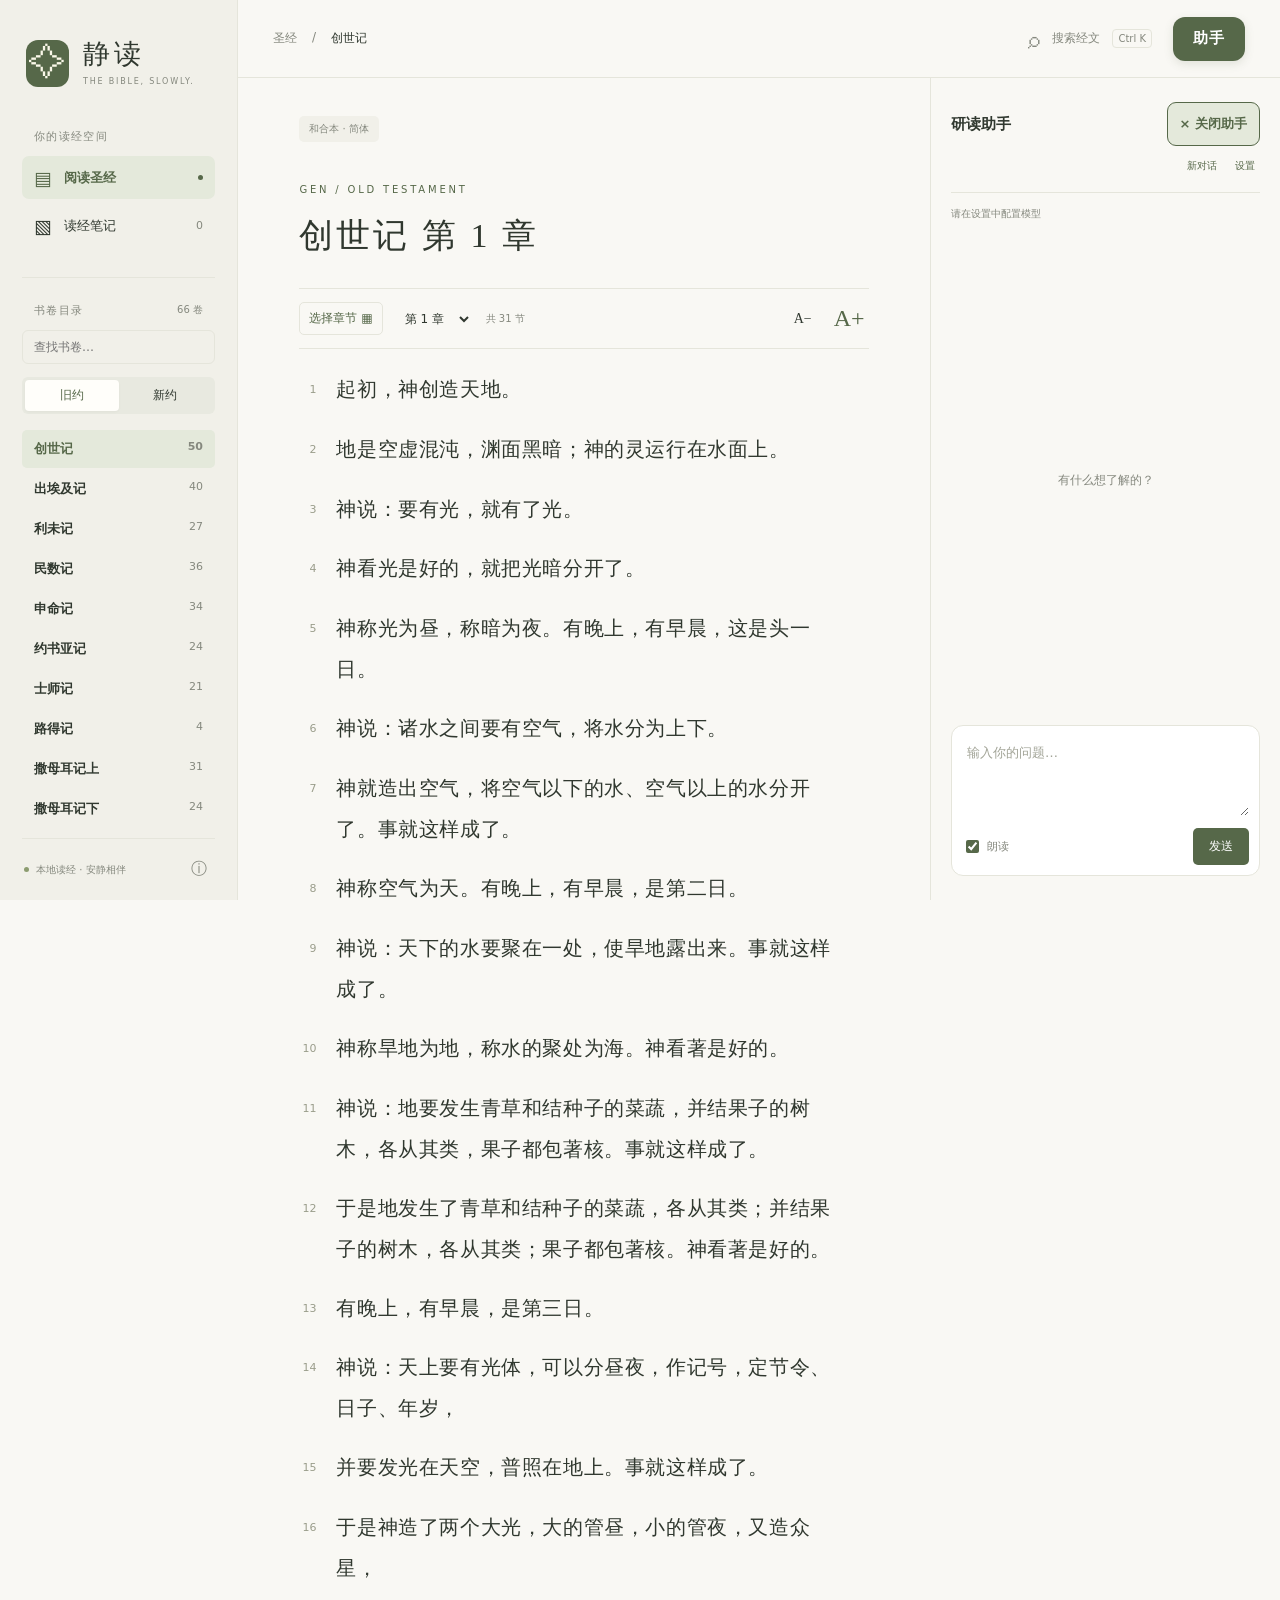
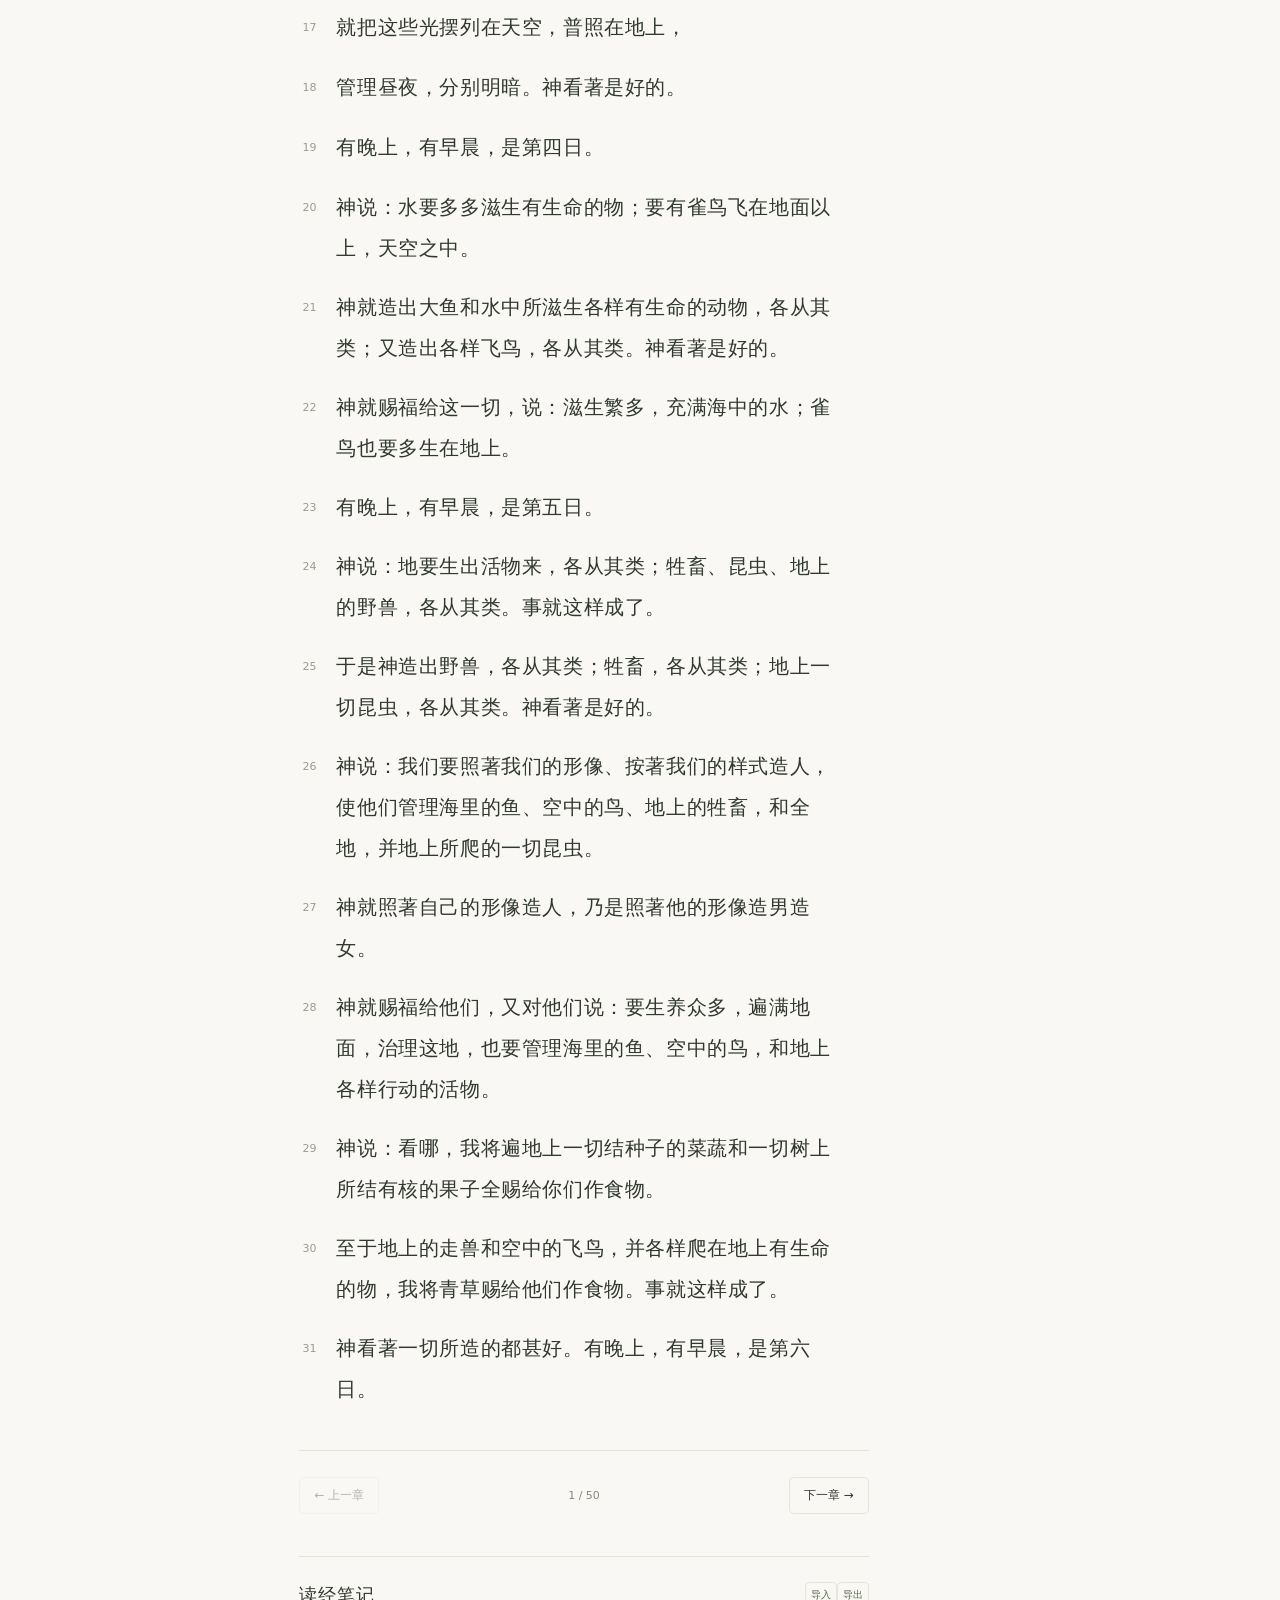
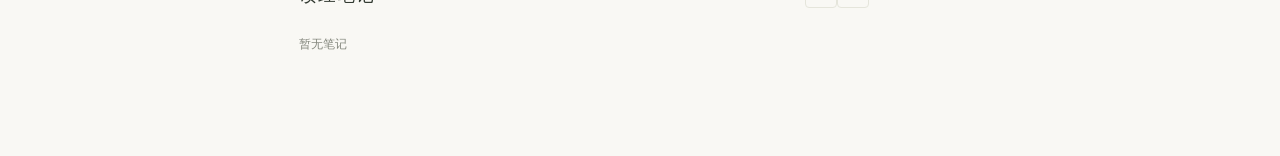
==== index.html @ 9c7442dc "Publish mobile Bible PWA with device API settings" ====
<!doctype html>
<html lang="zh-CN" data-api-mode="direct">
<head>
  <meta http-equiv="Content-Security-Policy" content="default-src 'self'; script-src 'self'; style-src 'self' 'unsafe-inline'; worker-src 'self'; connect-src 'self' https://dashscope.aliyuncs.com https://dashscope-intl.aliyuncs.com https://dashscope-us.aliyuncs.com https://*.cn-beijing.maas.aliyuncs.com https://*.ap-southeast-1.maas.aliyuncs.com https://*.us-east-1.maas.aliyuncs.com; img-src 'self' data:; base-uri 'self'; object-src 'none'">
  <meta charset="utf-8"><meta name="viewport" content="width=device-width, initial-scale=1">
  <meta name="description" content="一处安静的读经空间。本地圣经阅读、经文搜索与个人笔记。">
  <meta name="theme-color" content="#f9f8f4">
  <meta name="apple-mobile-web-app-capable" content="yes">
  <meta name="apple-mobile-web-app-title" content="静读">
  <meta name="apple-mobile-web-app-status-bar-style" content="default">
  <link rel="manifest" href="manifest.webmanifest">
  <link rel="apple-touch-icon" sizes="180x180" href="icons/apple-touch-icon.png">
  <title>静读 · 圣经</title><link rel="icon" href="icon.svg" type="image/svg+xml"><link rel="stylesheet" href="styles.css">
  <script src="direct-api.js" defer></script>
  <script src="speech.js" defer></script>
  <script src="app.js" defer></script>
  <script src="pwa.js" defer></script>
</head>
<body>
  <button id="menu-backdrop" class="menu-backdrop" aria-label="关闭书卷目录" hidden></button>
  <aside class="sidebar" id="sidebar" aria-label="书卷导航" tabindex="-1">
    <a href="#" class="brand" aria-label="静读首页"><span class="brand-icon">✧</span><span>静读<span class="brand-sub">THE BIBLE, SLOWLY.</span></span></a>
    <div class="side-heading">你的读经空间</div>
    <button class="nav-button active" id="read-nav"><span>▤</span> 阅读圣经 <span class="nav-dot"></span></button>
    <button class="nav-button" id="saved-nav"><span>▧</span> 读经笔记 <span class="count" id="saved-count">0</span></button>
    <div class="sidebar-line"></div>
    <div class="side-heading book-heading">书卷目录 <span>66 卷</span></div>
    <label class="sr-only" for="book-filter">筛选书卷</label><input id="book-filter" class="book-filter" placeholder="查找书卷…">
    <div class="testaments" aria-label="选择新旧约"><button id="old-tab" class="active" aria-pressed="true">旧约</button><button id="new-tab" aria-pressed="false">新约</button></div>
    <nav id="book-list" class="book-list" aria-label="书卷列表"></nav>
    <div class="side-footer"><span class="status-dot"></span> 本地读经 · 安静相伴<button id="about-button" aria-label="关于经文来源">ⓘ</button></div>
  </aside>
  <div class="workspace">
    <header class="topbar">
      <button class="icon-button mobile-menu" id="menu-button" aria-label="打开书卷目录" aria-controls="sidebar" aria-expanded="false">☰</button>
      <div class="breadcrumb">圣经 <span>/</span> <span id="crumb">正在载入</span></div>
      <div class="top-actions"><button id="search-button" class="search-trigger"><span>⌕</span> 搜索经文 <kbd>Ctrl K</kbd></button><button id="panel-button" class="assistant-toggle" aria-label="显示或隐藏助手" aria-controls="study-panel">助手</button></div>
    </header>
    <div class="reading-layout">
      <main id="main" class="reader">
        <div class="reader-top"><span class="edition">和合本 · 简体</span></div>
        <div class="chapter-heading"><div><div id="book-code" class="book-code">THE HOLY BIBLE</div><h1 id="chapter-title">准备你的读经空间</h1></div></div>
        <div class="reader-controls"><div><button id="chapter-picker-button" class="chapter-picker-button">选择章节 ▦</button><label for="chapter-select" class="sr-only">选择章节</label><select id="chapter-select" aria-label="选择章节"></select><span class="verse-count" id="verse-count"></span></div><div class="type-controls"><button id="smaller" aria-label="减小字号">A−</button><button id="larger" aria-label="增大字号">A+</button></div></div>
        <div id="selection-toolbar" class="selection-toolbar" hidden><span id="selection-summary" aria-live="polite"></span><div><button id="selection-notes">记笔记</button><button id="selection-ask">问助手</button><button id="clear-selection">清空</button></div></div>
        <div id="loading" role="status">正在读取本地经文…</div><article id="verses" aria-label="经文"></article>
        <div class="chapter-navigation"><button id="prev-chapter">← 上一章</button><span id="chapter-progress"></span><button id="next-chapter">下一章 →</button></div>
        <section id="notes-pane" class="reading-notes" aria-labelledby="notes-heading"><div class="notes-heading"><h2 id="notes-heading">读经笔记</h2><div><button class="subtle-button" id="import-button">导入</button><button class="subtle-button" id="export-button">导出</button></div></div><input type="file" id="import-file" accept="application/json,.json" hidden><div id="note-list"></div></section>
      </main>
      <button id="assistant-backdrop" class="assistant-backdrop" aria-label="关闭助手" hidden></button>
      <aside class="study-panel" id="study-panel" aria-label="研读助手">
        <div class="panel-body" id="assistant-pane">
          <div class="assistant-heading"><h2>研读助手</h2><button id="close-assistant" class="assistant-close" type="button">× 关闭助手</button><div><button id="new-chat" class="subtle-button">新对话</button><button id="model-settings" class="subtle-button" aria-label="模型设置" title="模型设置">设置</button></div></div>
          <p id="model-status" class="model-status" role="status" hidden></p>
          <div id="chat-log" class="chat-log" role="log" aria-live="polite" aria-label="助手对话"></div>
          <div class="chat-context" id="chat-context"><label><input type="checkbox" id="attach-context" aria-label="附带所选经文"><span id="assistant-reference"></span></label></div>
          <p id="chat-error" class="form-error" role="alert" hidden></p>
          <form id="chat-form"><label class="sr-only" for="chat-input">你的问题</label><textarea id="chat-input" maxlength="4000" placeholder="输入你的问题…"></textarea><div class="chat-send-row"><label class="auto-speak-label"><input id="auto-speak" type="checkbox">朗读</label><button id="stop-speech" type="button" hidden>停止朗读</button><button id="cancel-chat" type="button" hidden>停止</button><button id="send-chat" class="primary-button">发送</button></div></form>
          <p id="speech-status" role="status"></p>
        </div>
      </aside>
    </div>
  </div>
  <dialog id="search-dialog"><div class="dialog-heading"><h2 id="dialog-title">搜索经文</h2><button id="close-dialog" class="icon-button" aria-label="关闭弹窗">×</button></div><form id="search-form"><label for="search-input" class="sr-only">关键词或经文地址</label><input id="search-input" placeholder="输入关键词，或约翰福音 3:16"><button class="primary-button">搜索</button></form><p id="result-summary" class="muted" aria-live="polite">支持全文关键词与书卷章节目次。</p><div id="results"></div></dialog>
  <dialog id="chapter-dialog"><div class="dialog-heading"><h2>选择书卷与章节</h2><button id="close-chapters" class="icon-button" aria-label="关闭章节选择">×</button></div><label for="picker-book" class="note-label">书卷</label><select id="picker-book"></select><p class="muted">点击数字，直接打开对应章节。</p><div id="chapter-grid" class="chapter-grid"></div></dialog>
  <dialog id="settings-dialog"><div class="dialog-heading"><h2>研读助手 · 模型设置</h2><button id="close-settings" class="icon-button" aria-label="关闭模型设置">×</button></div><form id="settings-form"><label for="model-region">服务地域</label><select id="model-region"><option value="https://dashscope.aliyuncs.com/compatible-mode/v1">阿里云百炼 · 北京</option><option value="https://dashscope-intl.aliyuncs.com/compatible-mode/v1">阿里云百炼 · 新加坡</option><option value="custom">自定义 / 业务空间专属地址</option></select><label for="model-url">服务地址（Base URL）</label><input id="model-url" type="url" required><label for="model-name">模型标识</label><input id="model-name" value="qwen3.8-max" required><label for="model-key">API Key</label><input id="model-key" type="password" autocomplete="new-password" placeholder="填写对应地域的百炼 API Key"><p id="key-hint" class="muted">密钥仅保存在当前设备浏览器中，直接发送给千问，不上传网站服务器或笔记备份。</p><p id="settings-error" class="form-error" role="alert" hidden></p><button id="save-model" class="primary-button">保存配置</button></form></dialog>
  <dialog id="about-dialog"><div class="dialog-heading"><h2>关于静读</h2><button id="close-about" class="icon-button" aria-label="关闭来源说明">×</button></div><p>静读是一款可在本地运行的圣经阅读器。经文随项目提供，阅读不依赖在线服务；笔记、书签和进度保存在当前浏览器。</p><p>当前经文：中文和合本（简体转换）。原数据取自 thiagobodruk/bible 的固定历史版本，以 OpenCC 进行繁简字形转换并清理逐字空格，未使用 AI 改写经文。原有章节目次保持不变。</p><p>数据仓库采用 CC BY-NC 2.0 BR 许可。商业发布前需重新核对或更换数据来源。</p><p><a href="data/source.json" target="_blank" rel="noopener">查看完整来源与版本记录 ↗</a></p></dialog>
  <div id="toast" class="toast" role="status"></div>
</body></html>
---- styles.css ----
@charset "UTF-8";
/* Reader notes and the compact conversation layout. */
.speech-controls{display:flex;align-items:center;justify-content:space-between;flex-wrap:wrap;gap:8px;margin:12px 0;font-size:11px;color:var(--accent)}.speech-controls label{display:flex;align-items:center;gap:6px}.speech-controls input{accent-color:var(--accent)}#speech-status{width:100%;margin:0;font-size:10px;line-height:1.6;color:var(--muted)}#speech-status:empty{display:none}.read-answer{display:block;margin-top:9px;padding:7px 10px}
:root{--bg:#f9f8f4;--paper:#fffefa;--side:#f1f0e9;--ink:#30382f;--muted:#85887e;--line:#e5e5db;--accent:#566849;--accent-soft:#e4e9db;--highlight:#f4edcc;--verse-size:20px;--shadow:0 18px 70px #27301c20;font-family:system-ui,-apple-system,"Segoe UI","Microsoft YaHei",sans-serif;color:var(--ink);background:var(--bg);color-scheme:light}
*{box-sizing:border-box}body{margin:0}button,input,select,textarea{font:inherit;color:inherit}button,a,input,select,textarea{-webkit-tap-highlight-color:transparent}button{cursor:pointer;border:0;background:transparent}button:disabled{opacity:.35;cursor:default}button:hover:not(:disabled){filter:brightness(.92)}button:focus-visible,a:focus-visible,input:focus-visible,select:focus-visible,textarea:focus-visible{outline:2px solid var(--accent);outline-offset:4px}a{color:var(--accent)}[hidden]{display:none!important}.sr-only{position:absolute;width:1px;height:1px;padding:0;margin:-1px;overflow:hidden;clip:rect(0,0,0,0);white-space:nowrap;border:0}
.sidebar{position:fixed;inset:0 auto 0 0;width:238px;background:var(--side);border-right:1px solid var(--line);display:flex;flex-direction:column;padding:36px 22px 0;z-index:20}.brand{display:flex;align-items:center;gap:14px;color:var(--ink);text-decoration:none;font-family:"Songti SC",SimSun,serif;font-size:27px;letter-spacing:4px;margin:0 4px 38px}.brand-icon{background:var(--accent);color:#faf8e9;display:grid;place-items:center;width:43px;height:47px;border-radius:12px;font-size:37px;font-family:Georgia,serif;letter-spacing:0}.brand-sub{display:block;font:8px/2.4 system-ui;letter-spacing:1.8px;color:var(--muted)}.side-heading{font-size:11px;letter-spacing:1.3px;color:var(--muted);margin:0 12px 12px}.nav-button{height:43px;display:flex;align-items:center;gap:12px;border-radius:7px;width:100%;text-align:left;padding:0 12px;font-size:13px;margin-bottom:5px}.nav-button>span:first-child{font-size:19px}.nav-button.active{background:var(--accent-soft);color:var(--accent);font-weight:600}.nav-dot{margin-left:auto;width:5px;height:5px;border-radius:50%;background:var(--accent)}.count{margin-left:auto;color:var(--muted);font-size:11px}.sidebar-line{border-bottom:1px solid var(--line);margin:25px 0}.book-heading{display:flex;justify-content:space-between}.book-heading>span{font-size:10px;letter-spacing:0}.book-filter{width:100%;border:1px solid var(--line);border-radius:6px;background:transparent;padding:9px 11px;font-size:12px;margin-bottom:13px}.testaments{display:flex;background:#e8e9e0;border-radius:6px;padding:3px;margin-bottom:14px}.testaments button{width:50%;font-size:12px;border-radius:4px;padding:7px}.testaments button.active{background:var(--paper);box-shadow:0 1px 3px #00000009;color:var(--accent)}.book-list{flex:1;overflow:auto;margin:0 -6px;padding:0 6px 20px;scrollbar-width:thin;scrollbar-color:var(--line) transparent}.book-button{display:flex;justify-content:space-between;width:100%;padding:10px 12px;font-size:13px;border-radius:5px;text-align:left;margin:2px 0}.book-button span{font-size:11px;color:var(--muted)}.book-button.active{background:var(--accent-soft);color:var(--accent);font-weight:600}.book-button:hover{background:var(--line)}.side-footer{padding:19px 2px;display:flex;align-items:center;gap:7px;font-size:10px;color:var(--muted);border-top:1px solid var(--line)}.side-footer button{margin-left:auto;font-size:16px}.status-dot{width:5px;height:5px;background:#8c9c70;border-radius:50%}
.workspace{margin-left:238px}.topbar{height:78px;border-bottom:1px solid var(--line);display:flex;align-items:center;justify-content:space-between;padding:0 35px;background:var(--bg);position:sticky;top:0;z-index:10}.breadcrumb{font-size:12px;display:flex;gap:15px;color:var(--muted)}.breadcrumb>span:last-child{color:var(--ink)}.top-actions{display:flex;align-items:center;gap:15px}.search-trigger{font-size:12px;display:flex;gap:12px;align-items:center;color:var(--muted)}.search-trigger>span{font-size:23px}.search-trigger kbd{border:1px solid var(--line);border-radius:4px;font:10px system-ui;padding:3px 5px}.icon-button{width:34px;height:34px;border-radius:6px;display:grid;place-items:center;font-size:20px}.icon-button:hover{background:var(--accent-soft)}.mobile-menu{display:none}.reading-layout{display:grid;grid-template-columns:minmax(0,1fr) 310px;min-height:calc(100vh - 78px)}.reader{padding:38px clamp(28px,4.8vw,76px) 25px;max-width:1050px;min-width:0;width:100%;margin:auto;align-self:start}.reader-top{display:flex;align-items:center;justify-content:space-between;gap:10px;font-size:11px;color:var(--muted)}.eyebrow{letter-spacing:1px}.edition{background:var(--side);padding:6px 10px;border-radius:5px;font-size:10px;white-space:nowrap}.chapter-heading{display:flex;align-items:center;justify-content:space-between;margin:42px 0 27px}.book-code{color:var(--accent);font-size:10px;letter-spacing:2.8px;margin-bottom:15px}h1{font-family:"Songti SC","Noto Serif CJK SC",SimSun,serif;font-size:34px;font-weight:500;letter-spacing:3px;margin:0;line-height:1.5}.reader-controls{display:flex;justify-content:space-between;align-items:center;border-block:1px solid var(--line);padding:13px 0;margin-bottom:26px}.reader-controls>div{display:flex;align-items:center;gap:14px}select{background:transparent;border:0;font-size:12px;padding:3px 4px;max-width:110px}select option{background:var(--paper);color:var(--ink)}.verse-count{font-size:10px;color:var(--muted)}.type-controls button{font-family:Georgia,serif;font-size:14px;padding:3px 4px}.type-controls button:last-child{font-size:24px;padding:0 4px;color:var(--accent)}.divider{height:14px;border-left:1px solid var(--line)}#loading{font-size:14px;color:var(--muted);padding:35px 0}.verse{position:relative;display:flex;gap:20px;width:100%;text-align:left;border-radius:5px;padding:8px 10px;margin:2px -10px;line-height:2.05;font-size:var(--verse-size);font-family:"Songti SC","Noto Serif CJK TC","PMingLiU",SimSun,serif;font-weight:400;scroll-margin-top:105px}.verse .verse-number{flex-shrink:0;width:17px;font:11px/3.8 system-ui;color:#9a9d8b;text-align:right}.verse .verse-text{flex:1;min-width:0;letter-spacing:.6px}.verse:hover{background:var(--side)}.verse.selected{background:var(--accent-soft);box-shadow:inset 3px 0 var(--accent)}.verse.highlighted .verse-text{background:linear-gradient(transparent 15%,var(--highlight) 15%,var(--highlight) 87%,transparent 87%)}.chapter-navigation{display:flex;align-items:center;justify-content:space-between;border-top:1px solid var(--line);margin-top:32px;padding:26px 0}.chapter-navigation button{border:1px solid var(--line);border-radius:5px;font-size:12px;padding:9px 14px}.chapter-navigation span{color:var(--muted);font-size:11px}.reader-footer{text-align:center;font:14px "Songti SC",SimSun,serif;color:var(--muted);padding:30px 0 18px;letter-spacing:2px}.reader-footer span{display:block;font:10px/3 system-ui;letter-spacing:0}
.study-panel{border-left:1px solid var(--line);background:var(--paper);position:sticky;top:78px;height:calc(100vh - 78px);overflow-y:auto}.panel-tabs{display:flex;border-bottom:1px solid var(--line);height:65px;padding:0 22px;gap:22px}.panel-tabs>button{position:relative;font-size:12px;padding:0;white-space:nowrap;color:var(--muted)}.panel-tabs>button.active{color:var(--accent)}.panel-tabs>button.active:after{content:"";height:2px;position:absolute;bottom:0;left:0;right:0;background:var(--accent)}.soon{font-size:8px;padding:2px 3px;background:var(--side);border-radius:3px;margin-left:3px}.panel-body{padding:29px 24px}.panel-eyebrow{font-size:10px;letter-spacing:2px;color:var(--muted);margin:0 0 12px}h2{font-family:"Songti SC",SimSun,serif;font-size:22px;font-weight:500;margin:0 0 15px;letter-spacing:1px}.muted{color:var(--muted);font-size:12px;line-height:1.9}.small{font-size:11px;margin-top:20px}.context-card{background:var(--side);border:1px solid var(--line);border-radius:7px;margin:26px 0;padding:16px}.tiny-label{display:block;color:var(--muted);font-size:9px;letter-spacing:1px;margin-bottom:10px}.context-card strong{font-weight:500;font-size:13px;color:var(--accent)}.context-card p{font:13px/1.9 "Songti SC",SimSun,serif;color:var(--muted);margin:10px 0 0;max-height:175px;overflow-y:auto}.note-label{display:flex;justify-content:space-between;font-size:11px;gap:8px;align-items:center}.note-label>span{font-size:9px;color:var(--muted)}textarea{width:100%;resize:vertical;min-height:190px;line-height:1.9;padding:16px 12px;margin:12px 0 8px;border:1px solid var(--line);border-radius:6px;background:transparent;font-size:12px}textarea::placeholder{color:#a2a497}.note-actions{display:flex;justify-content:space-between;gap:6px}.note-actions button{font-size:10px;padding:8px 7px;color:var(--accent);border:1px solid var(--line);border-radius:4px}.reflection{display:flex;gap:13px;border-top:1px solid var(--line);margin-top:30px;padding-top:24px}.reflection>span{font-size:24px;color:var(--accent)}.reflection strong{font-weight:500;font-size:11px}.reflection p{color:var(--muted);font-size:11px;line-height:1.9;margin-top:9px}.export-button{font-size:10px;color:var(--muted);margin-top:24px;padding:0}.panel-hidden .study-panel{display:none}.panel-hidden .reading-layout{grid-template-columns:1fr}.panel-hidden .reader{max-width:900px}
dialog{border:1px solid var(--line);border-radius:13px;box-shadow:var(--shadow);background:var(--paper);color:var(--ink);padding:24px;max-height:80vh;width:min(650px,calc(100vw - 32px))}dialog::backdrop{background:#24301f55;backdrop-filter:blur(3px)}.dialog-heading{display:flex;align-items:center;justify-content:space-between;margin-bottom:20px}.dialog-heading h2{margin:0}.primary-button{background:var(--accent);color:#fff;padding:10px 16px;border-radius:5px;font-size:12px}#search-form{display:flex;gap:10px}#search-input{flex:1;min-width:0;border:1px solid var(--line);background:var(--bg);padding:12px;border-radius:5px;font-size:13px}#results{display:grid;gap:10px}.result{display:block;width:100%;text-align:left;border:1px solid var(--line);padding:15px;border-radius:6px}.result strong{display:block;font-size:12px;color:var(--accent);margin-bottom:8px}.result p{font-size:14px;line-height:1.9;margin:0}.result small{display:block;color:var(--muted);margin-top:7px}.empty{text-align:center;padding:35px;color:var(--muted);font-size:13px}.toast{position:fixed;bottom:28px;left:50%;transform:translateX(-50%);padding:12px 24px;background:var(--ink);color:var(--paper);font-size:12px;border-radius:6px;box-shadow:var(--shadow);z-index:99;opacity:0;pointer-events:none;transition:opacity .2s}.toast.show{opacity:1}#about-dialog p{font-size:13px;line-height:2}

@media(min-width:1600px){.reading-layout{grid-template-columns:minmax(0,1fr) 340px}.panel-body{padding:35px 30px}}
@media(max-width:1150px){.sidebar{width:205px;padding-inline:16px}.workspace{margin-left:205px}.reading-layout{grid-template-columns:minmax(0,1fr) 275px}.reader{padding-inline:30px}.panel-body{padding-inline:18px}.panel-tabs{gap:16px;padding-inline:18px}.topbar{padding-inline:26px}.eyebrow{font-size:10px}}
@media(max-width:960px){.study-panel{display:none}.reading-layout{grid-template-columns:1fr}.reader{max-width:780px;padding-inline:40px}.panel-open .study-panel{display:block;position:fixed;right:0;width:310px;z-index:15;box-shadow:-10px 0 40px #00000018}.panel-tabs{gap:20px}.search-trigger kbd{display:none}}
@media(max-width:640px){.sidebar{transform:translateX(-100%);width:245px;padding-top:24px;transition:transform .2s}.menu-open .sidebar{transform:translateX(0);box-shadow:15px 0 100px #0003}.workspace{margin-left:0}.topbar{height:64px;padding:0 14px;gap:8px}.mobile-menu{display:grid}.breadcrumb{gap:7px;font-size:11px;flex:1}.breadcrumb>span:first-child{display:none}.breadcrumb{font-size:0}.breadcrumb>span:last-child{font-size:12px}.top-actions{gap:4px}.search-trigger{font-size:0;gap:0;width:32px;justify-content:center}.search-trigger>span{font-size:26px}.reader{padding:25px 24px 10px}.reader-top{gap:5px}.chapter-heading{margin-top:32px;margin-bottom:22px}h1{font-size:29px;letter-spacing:2px}.verse{gap:12px;padding-block:8px;font-size:calc(var(--verse-size) - 1px)}.verse .verse-number{width:14px;line-height:3.6}.panel-open .study-panel{top:64px;height:calc(100dvh - 64px);width:min(330px,100%)}.reader-controls>div{gap:10px}.toast{width:max-content;max-width:90vw;text-align:center}.chapter-navigation button{padding:9px 10px}.reader-footer span{font-size:9px}.edition{font-size:9px}}
@media(prefers-reduced-motion:reduce){*{scroll-behavior:auto!important;transition:none!important}}
.chapter-picker-button{padding:7px 9px!important;border:1px solid var(--line);border-radius:5px;color:var(--accent);font-size:12px;white-space:nowrap}.reader-controls{flex-wrap:wrap;gap:10px;margin-bottom:12px}.selection-hint{font-size:10px;color:var(--muted);margin:0 0 15px}.selection-toolbar{position:sticky;top:78px;z-index:5;display:flex;align-items:center;justify-content:space-between;gap:8px;padding:10px 12px;margin-bottom:16px;background:var(--accent-soft);color:var(--accent);border:1px solid var(--line);border-radius:6px;font-size:11px}.selection-toolbar>div{display:flex;gap:5px;flex-shrink:0}.selection-toolbar button{padding:6px;border-radius:4px;background:var(--paper);font-size:11px}.selection-toolbar>span{overflow-wrap:anywhere}.chapter-grid{display:grid;grid-template-columns:repeat(8,minmax(0,1fr));gap:8px;max-height:50vh;overflow:auto;padding:4px}.chapter-cell{height:44px;border:1px solid var(--line);border-radius:6px;font-size:14px;background:var(--bg)}.chapter-cell.active{background:var(--accent);color:var(--paper)}#picker-book{display:block;width:100%;max-width:none;padding:12px;margin-top:10px;border:1px solid var(--line);border-radius:6px;font-size:16px}#selected-text{white-space:pre-line}
.study-modules{display:grid;grid-template-columns:1fr 1fr;gap:9px}.study-module{border:1px solid var(--line);border-radius:7px;padding:12px 10px;text-align:left;background:var(--bg);min-width:0}.study-module.active{border-color:var(--accent);background:var(--accent-soft)}.study-module>span{display:block;font-size:13px;font-weight:600;color:var(--accent);margin-bottom:9px}.study-module>strong{display:block;font-size:11px;font-weight:500;line-height:1.7;overflow-wrap:anywhere}.study-module>small{display:block;font-size:9px;color:var(--muted);line-height:1.6;margin-top:5px}.module-hint{font-size:9px;color:var(--muted);margin:9px 0 14px}.chat-actions>.muted{font-size:10px}.chat-context:has(+.chat-actions){margin-top:0}
.assistant-heading{display:flex;justify-content:space-between;align-items:flex-start;gap:8px}.assistant-heading h2{font-size:20px;margin-bottom:8px}.assistant-heading .panel-eyebrow{font-size:9px}.subtle-button{color:var(--accent);font-size:10px;padding:5px;border:1px solid var(--line);border-radius:4px;white-space:nowrap}.model-status{font-size:10px;color:var(--muted);line-height:1.7;margin:0 0 14px}.model-status.configured{color:var(--accent)}.chat-context{border:1px solid var(--line);padding:12px;border-radius:6px;background:var(--side);font-size:11px}.chat-context label{display:flex;gap:6px;align-items:center;color:var(--accent)}.chat-context input{accent-color:var(--accent);margin:0}.chat-context strong{display:block;font-size:12px;font-weight:500;margin-top:10px}.chat-context p{white-space:pre-line;line-height:1.8;color:var(--muted);max-height:110px;overflow:auto;font-size:11px;margin:8px 0}.chat-actions{display:flex;justify-content:space-between;margin:12px 0}.chat-log{max-height:40vh;min-height:170px;overflow:auto;scrollbar-width:thin;padding:4px 1px}.chat-message{border:1px solid var(--line);border-radius:8px;padding:12px;margin-bottom:12px;font-size:12px;background:var(--bg)}.chat-message.user{background:var(--accent-soft);margin-left:16px}.chat-author{font-size:10px;color:var(--accent);font-weight:600}.chat-reference{display:block;color:var(--muted);font-size:9px;margin:5px 0;line-height:1.5}.chat-text{white-space:pre-wrap;overflow-wrap:anywhere;font-size:12px;line-height:1.9;margin-top:8px}.chat-message.failed{border-style:dashed}.chat-empty{text-align:center;color:var(--muted);padding:18px 8px}.chat-empty>span{display:block;font-size:28px;color:var(--accent);margin-bottom:12px}.chat-empty>strong{display:block;font-size:12px;font-weight:500}.chat-empty>p{font-size:11px;line-height:1.8}.chat-pending{font-size:11px;color:var(--accent)}#chat-input{min-height:100px;margin-bottom:4px;font-size:12px}.chat-send-row{display:flex;align-items:center;justify-content:flex-end;gap:8px}.chat-send-row>span{font-size:8px;color:var(--muted);margin-right:auto}.chat-send-row>button:not(.primary-button){font-size:11px;color:var(--accent)}.chat-privacy{font-size:9px;margin:12px 0 0}.form-error{font-size:11px;color:#a44c36;line-height:1.8;overflow-wrap:anywhere}#settings-form{display:grid;gap:10px}#settings-form>label{font-size:12px;color:var(--accent);margin-top:8px}#settings-form input,#settings-form select{width:100%;max-width:none;padding:11px;font-size:13px;border:1px solid var(--line);border-radius:5px;background:var(--bg)}#settings-form .primary-button{justify-self:end}.study-panel{scrollbar-width:thin}
@media(min-width:1250px){.reading-layout{grid-template-columns:minmax(0,1fr) 350px}}
@media(max-width:640px){.selection-toolbar{top:64px;flex-wrap:wrap}.reader-controls>div{gap:8px}.reader-controls .verse-count{display:none}.reader-controls select{max-width:84px}.type-controls{margin-left:auto}.chapter-grid{grid-template-columns:repeat(5,minmax(0,1fr))}.chapter-heading h1{font-size:26px;letter-spacing:1px}.selection-hint{font-size:9px}.panel-open .study-panel{width:min(360px,100%)}.chat-log{max-height:32vh}}
.study-panel{background:var(--bg);overflow:hidden}
#assistant-pane{height:100%;display:flex;flex-direction:column;gap:12px;padding:24px 20px}
.assistant-heading{align-items:center;flex-shrink:0;padding-bottom:14px;border-bottom:1px solid var(--line)}
.assistant-heading h2{font-family:inherit;font-size:15px;font-weight:600;margin:0;letter-spacing:0}
.assistant-heading>div{display:flex;gap:8px}.assistant-heading .subtle-button{border:0}
.chat-log{flex:1;min-height:80px;max-height:none;padding:4px 0;overflow:auto}
.chat-message{padding:15px;font-size:13px;line-height:1.9;border-radius:12px;border:0}
.chat-message.user{background:#fff;margin-left:24px;border:1px solid var(--line)}
.chat-message.assistant{background:var(--accent-soft);margin-right:12px}

.chat-empty{font-size:12px;display:grid;place-items:center;height:100%;min-height:90px;padding:20px;color:var(--muted)}
.chat-reference{font-size:10px;margin-bottom:7px}.read-answer{border:0;padding:0;font-size:10px}
#chat-context{margin:0;padding:7px 10px;background:transparent;border:0;font-size:11px}
#chat-form{flex-shrink:0;border:1px solid var(--line);border-radius:12px;background:#fff;padding:10px}

#chat-input{border:0;resize:vertical;background:transparent;margin:0;min-height:80px;max-height:180px;padding:5px;font-size:13px;line-height:1.8}
.chat-send-row{padding-top:8px}.auto-speak-label{margin-right:auto;display:flex;align-items:center;gap:5px;font-size:11px;color:var(--muted)}
.auto-speak-label input{accent-color:var(--accent)}#speech-status{flex-shrink:0;font-size:10px;line-height:1.6}
.reading-notes{border-top:1px solid var(--line);margin-top:16px;padding:25px 0 50px;scroll-margin-top:95px}
.notes-heading,.saved-note-heading{display:flex;align-items:center;justify-content:space-between;gap:12px}
.notes-heading h2{font-size:18px;margin:0}.notes-empty{color:var(--muted);font-size:12px;padding:16px 0}
.saved-note{margin-top:18px;padding:20px;border:1px solid var(--line);border-radius:10px;background:var(--paper);scroll-margin-top:100px}
.saved-note-heading strong{font-size:13px;font-weight:500;color:var(--accent)}
.saved-scripture{font:15px/1.9 "Songti SC",SimSun,serif;white-space:pre-line;max-height:240px;overflow:auto;margin:14px 0}
.saved-note-text{white-space:pre-wrap;font-size:13px;line-height:1.8;padding-top:12px;border-top:1px solid var(--line)}
.saved-note details{font-size:11px;color:var(--muted)}.saved-note summary{cursor:pointer;padding:5px 0;color:var(--accent)}
.saved-note textarea{min-height:110px;font-size:14px;background:var(--bg)}.note-save-status{font-size:10px}
@media(max-width:640px){#assistant-pane{padding:18px 16px;gap:10px}.chat-message{font-size:14px}.reading-notes{padding-bottom:25px}.saved-note{padding:16px}.panel-open .study-panel{width:min(390px,100%)}}

/* Stable mobile viewport and a drawer that owns its entire interaction layer. */
.assistant-toggle{min-height:44px;min-width:72px;padding:10px 18px;border-radius:12px;background:var(--accent);color:#fff;font-size:15px;font-weight:600;letter-spacing:1px;white-space:nowrap;box-shadow:0 3px 10px #56684926}
.assistant-toggle:hover{background:var(--accent)}
.saved-note-actions{display:flex;gap:8px;flex-shrink:0}
.delete-note{color:#984c3a;min-height:40px;padding:8px 10px}
.saved-note-entry{border:1px solid var(--line);border-radius:8px;overflow:hidden}
.saved-note-entry .result{border:0}
.saved-note-entry>.delete-note{display:block;margin:0 12px 12px auto}
.assistant-heading{display:grid;grid-template-columns:1fr auto;gap:8px}
.assistant-heading>div{grid-column:1 / -1;justify-content:flex-end}
.assistant-close{min-height:44px;padding:8px 12px;border:1px solid var(--accent);border-radius:9px;background:var(--accent-soft);color:var(--accent);font-size:13px;font-weight:600;white-space:nowrap}
.assistant-backdrop{position:fixed;inset:78px 0 0;z-index:14;background:#24301f40;touch-action:pan-y}
.assistant-backdrop:hover{filter:none!important}
html{overflow-x:clip;-webkit-text-size-adjust:100%;text-size-adjust:100%}
body{overflow-x:clip;touch-action:pan-y pinch-zoom}
.workspace,.reading-layout,.topbar,.breadcrumb,.chapter-heading>div{min-width:0}
.verse-text,.saved-scripture,.saved-note-text,.result{overflow-wrap:anywhere}
.verse:hover{background:transparent;filter:none!important}
.verse.selected:hover{background:var(--accent-soft)}
.menu-backdrop{position:fixed;inset:0;z-index:19;width:100%;height:100%;padding:0;background:#24301f40;touch-action:pan-y}
.menu-backdrop:hover{filter:none!important}
@media(max-width:960px){
  body.panel-open{overflow:hidden;overscroll-behavior:none}
  .study-panel,.chat-log{touch-action:pan-y}
  .panel-open .study-panel{height:calc(100dvh - 78px)}
  .sidebar{transform:translateX(-100%);visibility:hidden;width:min(280px,calc(100vw - 64px));height:100dvh;padding:24px 20px 0;transition:transform .2s,visibility .2s;touch-action:pan-y}
  .menu-open .sidebar{transform:translateX(0);visibility:visible;box-shadow:10px 0 40px #0002}
  body.menu-open{position:fixed;width:100%;overflow:hidden;overscroll-behavior:none}
  .workspace{margin-left:0}
  .mobile-menu{display:grid;flex-shrink:0}
  .sidebar:focus{outline:none}
  .book-list{min-height:0;overscroll-behavior:contain}
  .sidebar .brand{margin-bottom:24px}
  .sidebar .sidebar-line{margin:18px 0}
  .topbar{gap:8px}
  .breadcrumb{flex:1;overflow:hidden;white-space:nowrap}
  .breadcrumb>span:last-child{overflow:hidden;text-overflow:ellipsis}
  .top-actions{flex-shrink:0}
  input:not([type=checkbox]),textarea,select,#chat-input,#search-input,#settings-form input,#settings-form select,.saved-note textarea,.book-filter{font-size:16px}
  button,input,select,textarea,summary{touch-action:manipulation}
  .sidebar button,.sidebar input{touch-action:pan-y}
  .icon-button{width:40px;height:40px}
  .chapter-picker-button,.type-controls button,.selection-toolbar button{min-height:40px}
  .chat-log,.saved-scripture{overscroll-behavior:contain}
  .chat-text{font-size:14px}
  #chat-input{resize:none}
  dialog{max-height:85dvh;overflow:auto}
  .side-footer{padding-bottom:max(16px,env(safe-area-inset-bottom))}
  #assistant-pane{padding-bottom:max(18px,env(safe-area-inset-bottom))}
}
@media(max-width:640px){
  .assistant-backdrop{top:64px}
  .panel-open .study-panel{height:calc(100dvh - 64px)}
  .reader{padding-inline:20px}
  .verse{width:calc(100% + 20px)}
  .reader-controls>div{gap:6px}
  .chapter-heading h1{font-size:clamp(21px,6vw,26px);overflow-wrap:anywhere}
  
  .selection-toolbar{padding:8px;gap:6px}
  .selection-toolbar>div{width:100%;gap:6px}
  .selection-toolbar button{flex:1;font-size:12px}
  .chapter-navigation{gap:8px}
  .chat-send-row{flex-wrap:wrap}
}
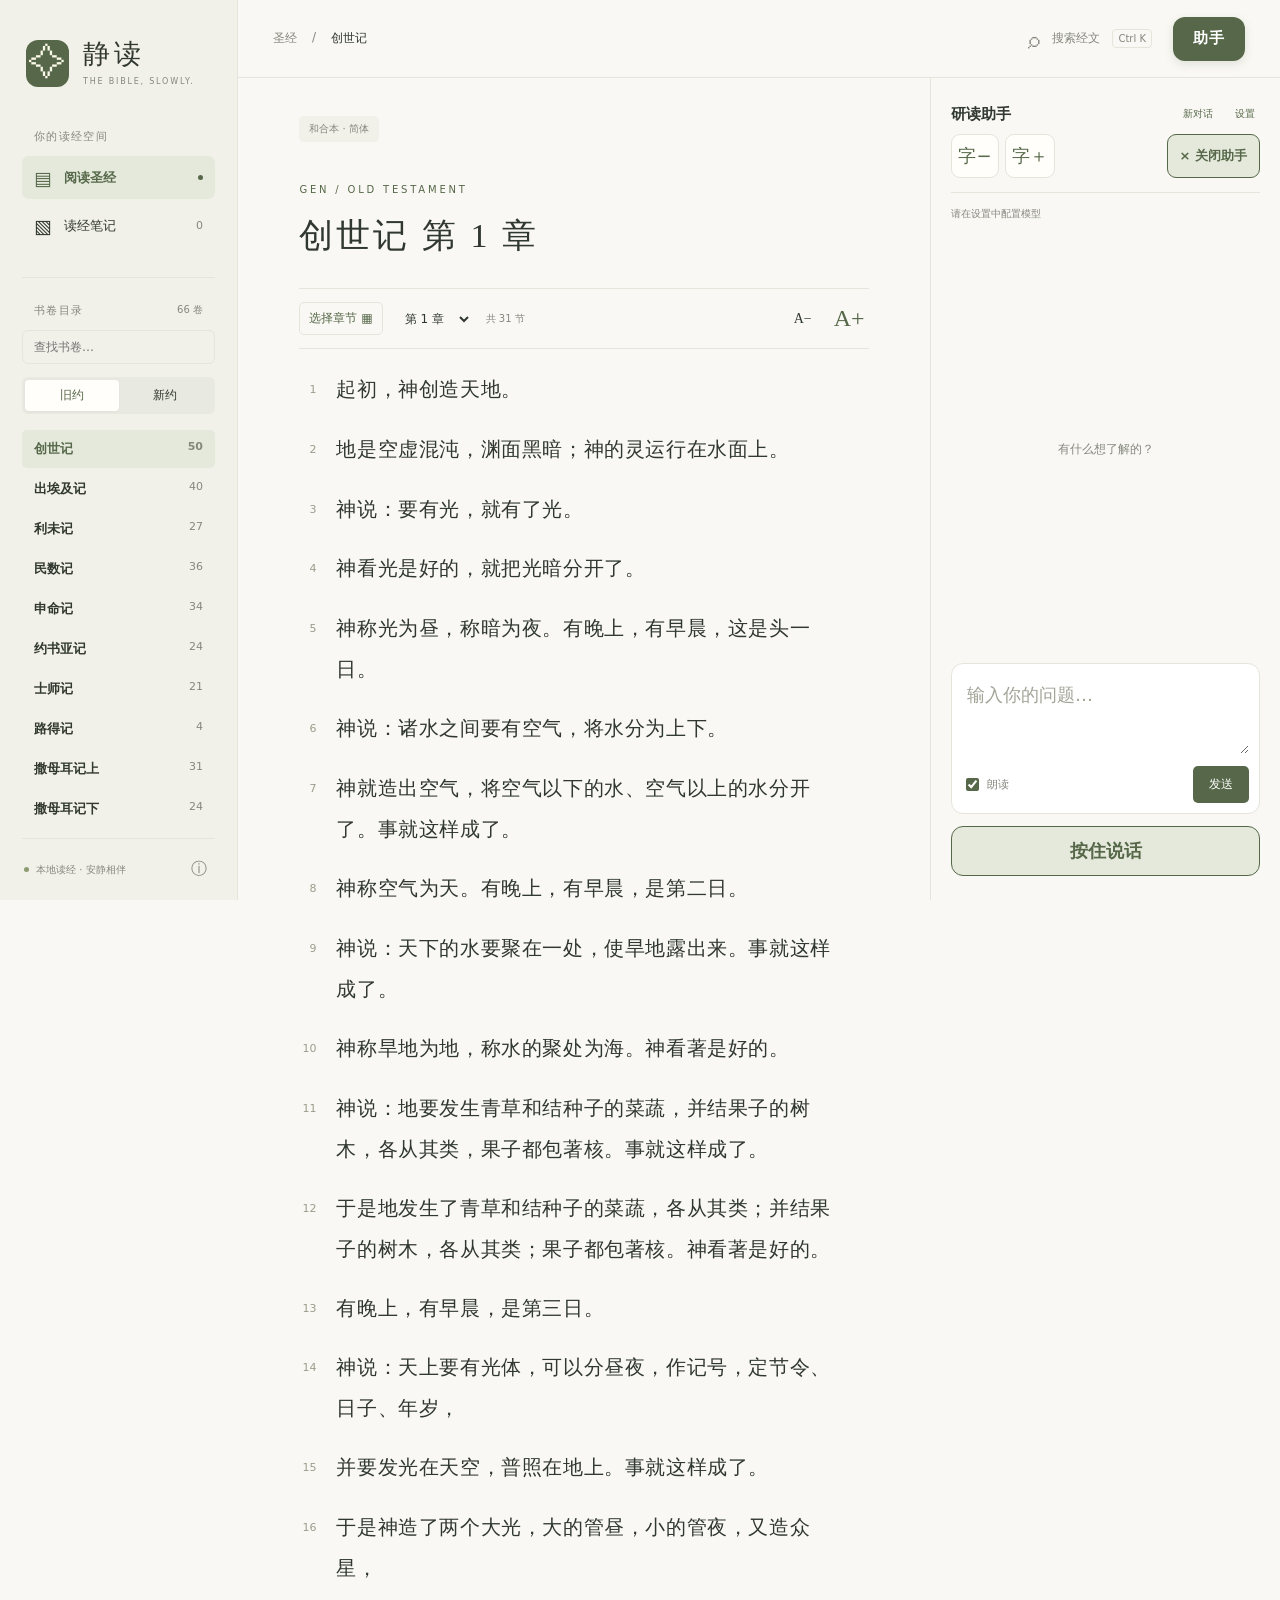
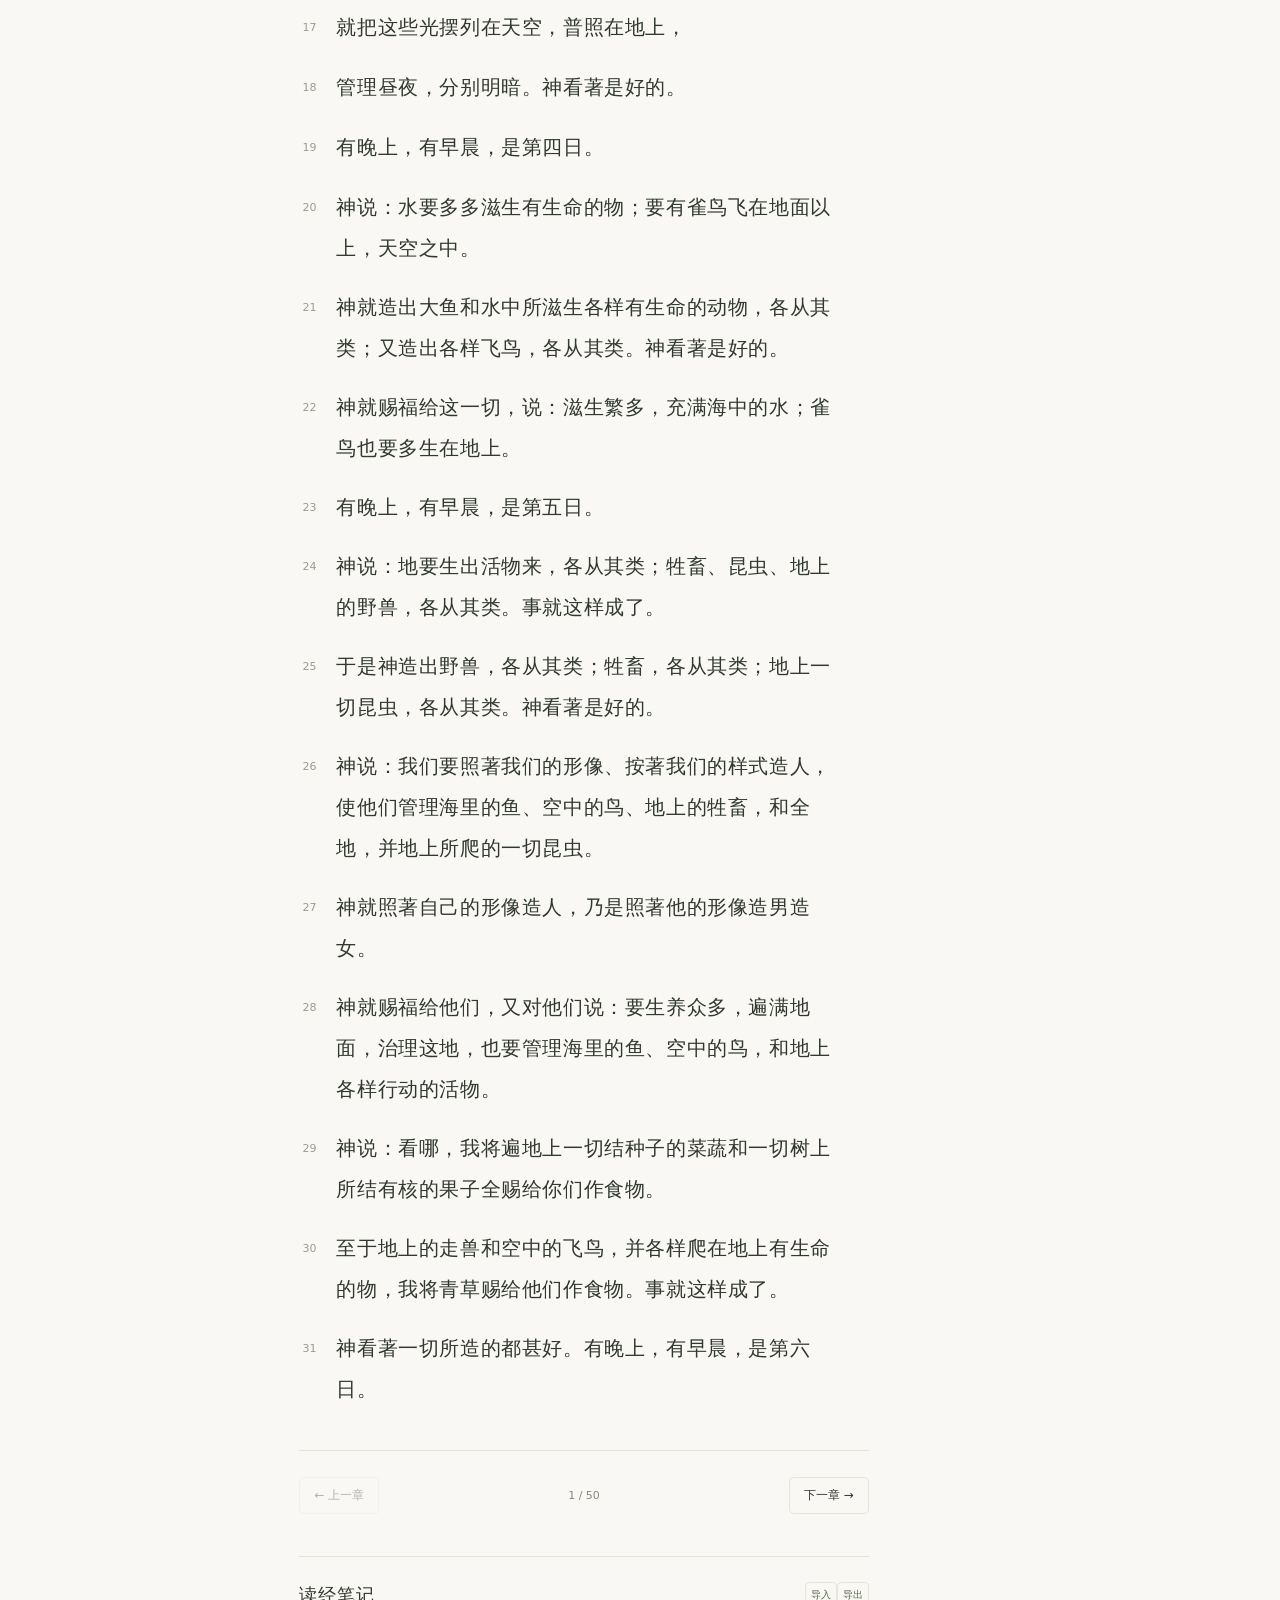
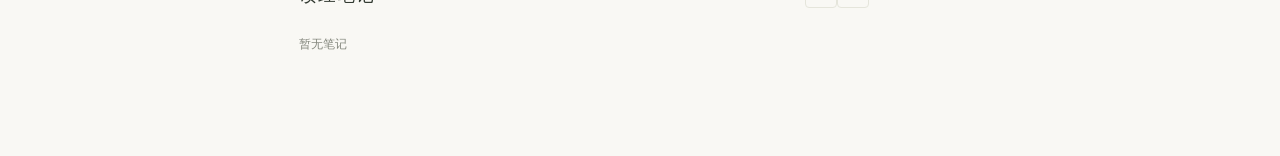
==== commit 8da132d2: "Add adjustable chat text size and hold-to-talk Qwen transcription" ====
--- a/index.html
+++ b/index.html
@@ -13,6 +13,7 @@
   <title>静读 · 圣经</title><link rel="icon" href="icon.svg" type="image/svg+xml"><link rel="stylesheet" href="styles.css">
   <script src="direct-api.js" defer></script>
   <script src="speech.js" defer></script>
+  <script src="voice-input.js" defer></script>
   <script src="app.js" defer></script>
   <script src="pwa.js" defer></script>
 </head>
@@ -49,13 +50,15 @@
       <button id="assistant-backdrop" class="assistant-backdrop" aria-label="关闭助手" hidden></button>
       <aside class="study-panel" id="study-panel" aria-label="研读助手">
         <div class="panel-body" id="assistant-pane">
-          <div class="assistant-heading"><h2>研读助手</h2><button id="close-assistant" class="assistant-close" type="button">× 关闭助手</button><div><button id="new-chat" class="subtle-button">新对话</button><button id="model-settings" class="subtle-button" aria-label="模型设置" title="模型设置">设置</button></div></div>
+          <div class="assistant-heading"><h2>研读助手</h2><div class="assistant-tools"><div class="chat-font-controls" role="group" aria-label="对话字号"><button id="chat-smaller" type="button" aria-label="缩小对话文字">字−</button><button id="chat-larger" type="button" aria-label="放大对话文字">字＋</button></div><button id="close-assistant" class="assistant-close" type="button">× 关闭助手</button></div><div class="assistant-options"><button id="new-chat" class="subtle-button">新对话</button><button id="model-settings" class="subtle-button" aria-label="模型设置" title="模型设置">设置</button></div></div>
           <p id="model-status" class="model-status" role="status" hidden></p>
           <div id="chat-log" class="chat-log" role="log" aria-live="polite" aria-label="助手对话"></div>
           <div class="chat-context" id="chat-context"><label><input type="checkbox" id="attach-context" aria-label="附带所选经文"><span id="assistant-reference"></span></label></div>
           <p id="chat-error" class="form-error" role="alert" hidden></p>
           <form id="chat-form"><label class="sr-only" for="chat-input">你的问题</label><textarea id="chat-input" maxlength="4000" placeholder="输入你的问题…"></textarea><div class="chat-send-row"><label class="auto-speak-label"><input id="auto-speak" type="checkbox">朗读</label><button id="stop-speech" type="button" hidden>停止朗读</button><button id="cancel-chat" type="button" hidden>停止</button><button id="send-chat" class="primary-button">发送</button></div></form>
           <p id="speech-status" role="status"></p>
+          <button id="hold-to-talk" type="button" aria-label="按住说话，松开转文字，上滑取消">按住说话</button>
+          <p id="voice-input-status" role="status" hidden></p>
         </div>
       </aside>
     </div>
--- a/styles.css
+++ b/styles.css
@@ -57,6 +57,16 @@
 .saved-note-entry>.delete-note{display:block;margin:0 12px 12px auto}
 .assistant-heading{display:grid;grid-template-columns:1fr auto;gap:8px}
 .assistant-heading>div{grid-column:1 / -1;justify-content:flex-end}
+.assistant-heading h2{grid-column:1;grid-row:1}
+.assistant-heading .assistant-tools{justify-content:space-between;align-items:center;gap:8px}
+.chat-font-controls{display:flex;gap:6px}
+.chat-font-controls button{min-width:48px;min-height:44px;border:1px solid var(--line);border-radius:9px;font-size:18px;background:var(--paper);color:var(--accent)}
+.assistant-heading .assistant-options{gap:12px;grid-column:2;grid-row:1}
+#chat-log .chat-text,#assistant-pane #chat-input{font-size:var(--chat-size,18px);line-height:1.8}
+#hold-to-talk{flex-shrink:0;width:100%;min-height:50px;border:1px solid var(--accent);border-radius:12px;background:var(--accent-soft);color:var(--accent);font-size:18px;font-weight:600;touch-action:none;user-select:none;-webkit-user-select:none;-webkit-touch-callout:none}
+#hold-to-talk.recording{background:var(--accent);color:#fff}
+#hold-to-talk.cancel-recording{background:#984c3a;border-color:#984c3a;color:#fff}
+#voice-input-status{margin:0;font-size:14px;line-height:1.5;color:var(--accent);flex-shrink:0}
 .assistant-close{min-height:44px;padding:8px 12px;border:1px solid var(--accent);border-radius:9px;background:var(--accent-soft);color:var(--accent);font-size:13px;font-weight:600;white-space:nowrap}
 .assistant-backdrop{position:fixed;inset:78px 0 0;z-index:14;background:#24301f40;touch-action:pan-y}
 .assistant-backdrop:hover{filter:none!important}
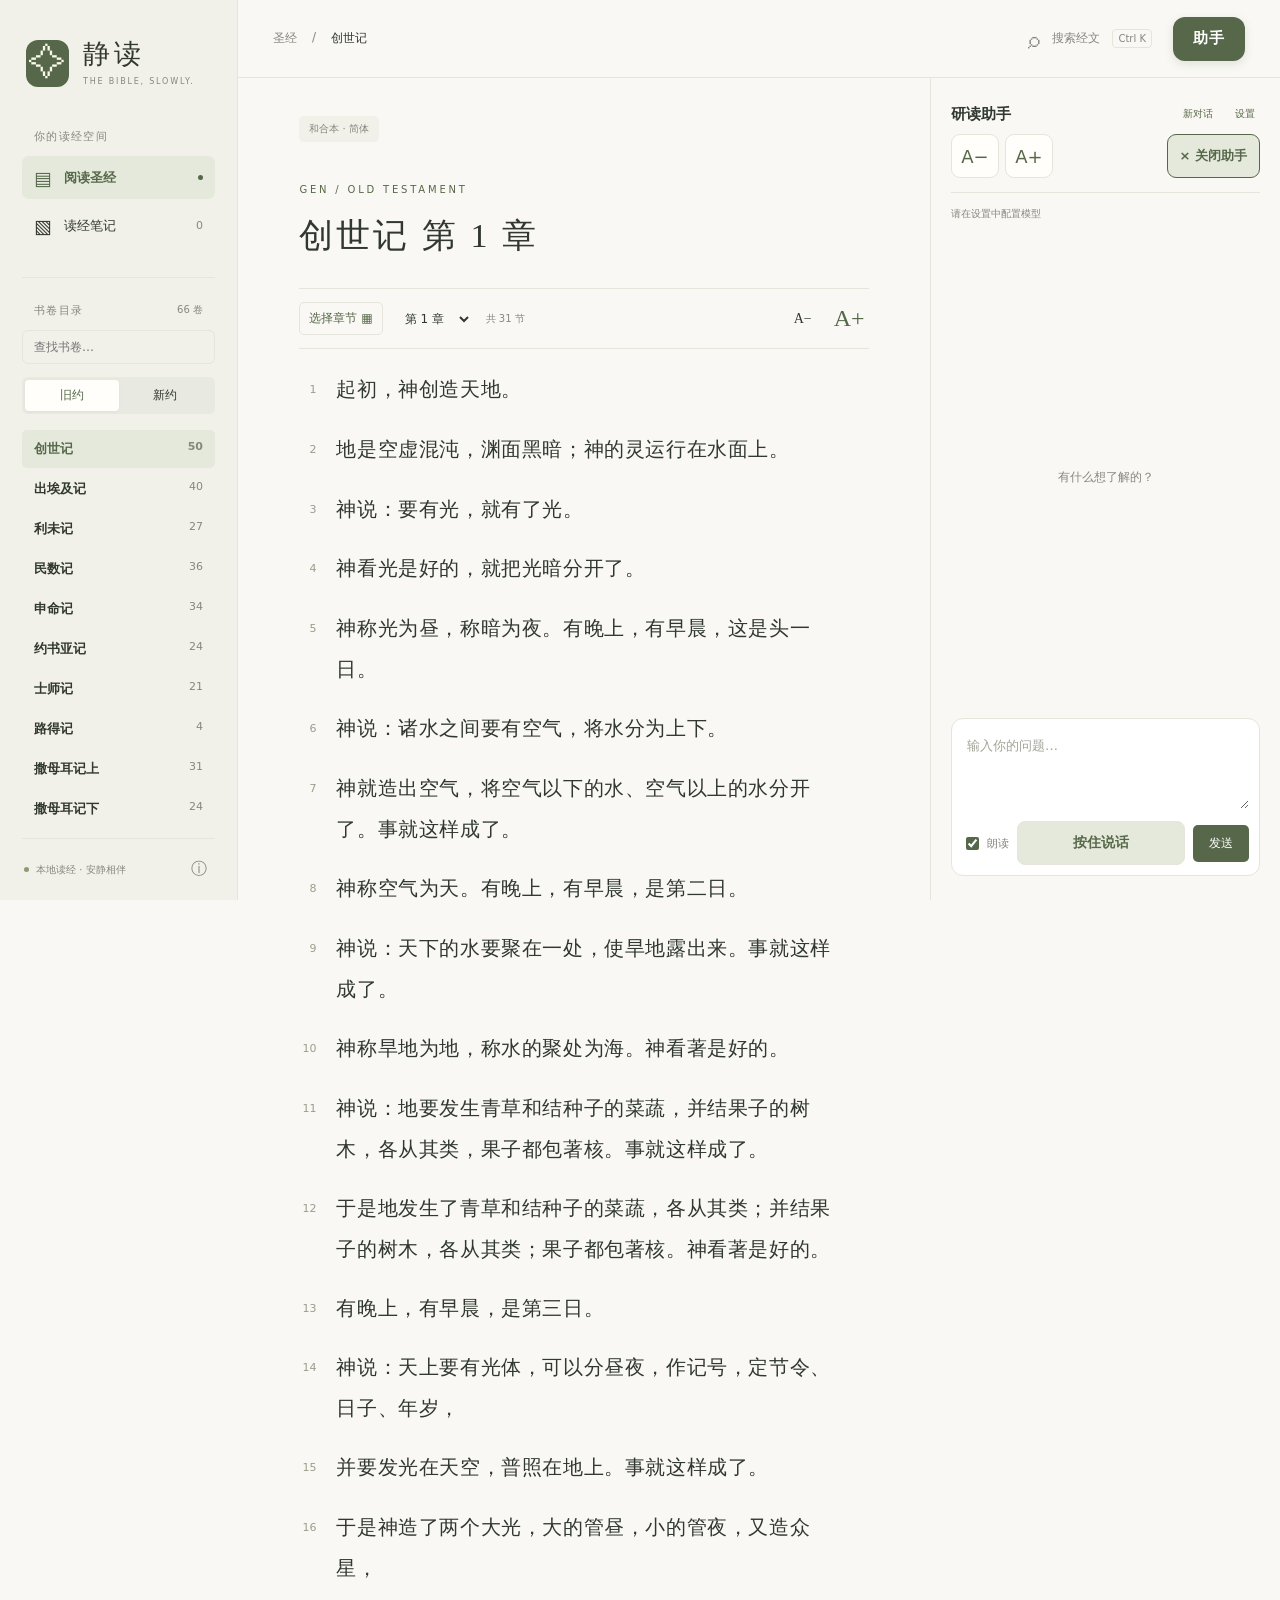
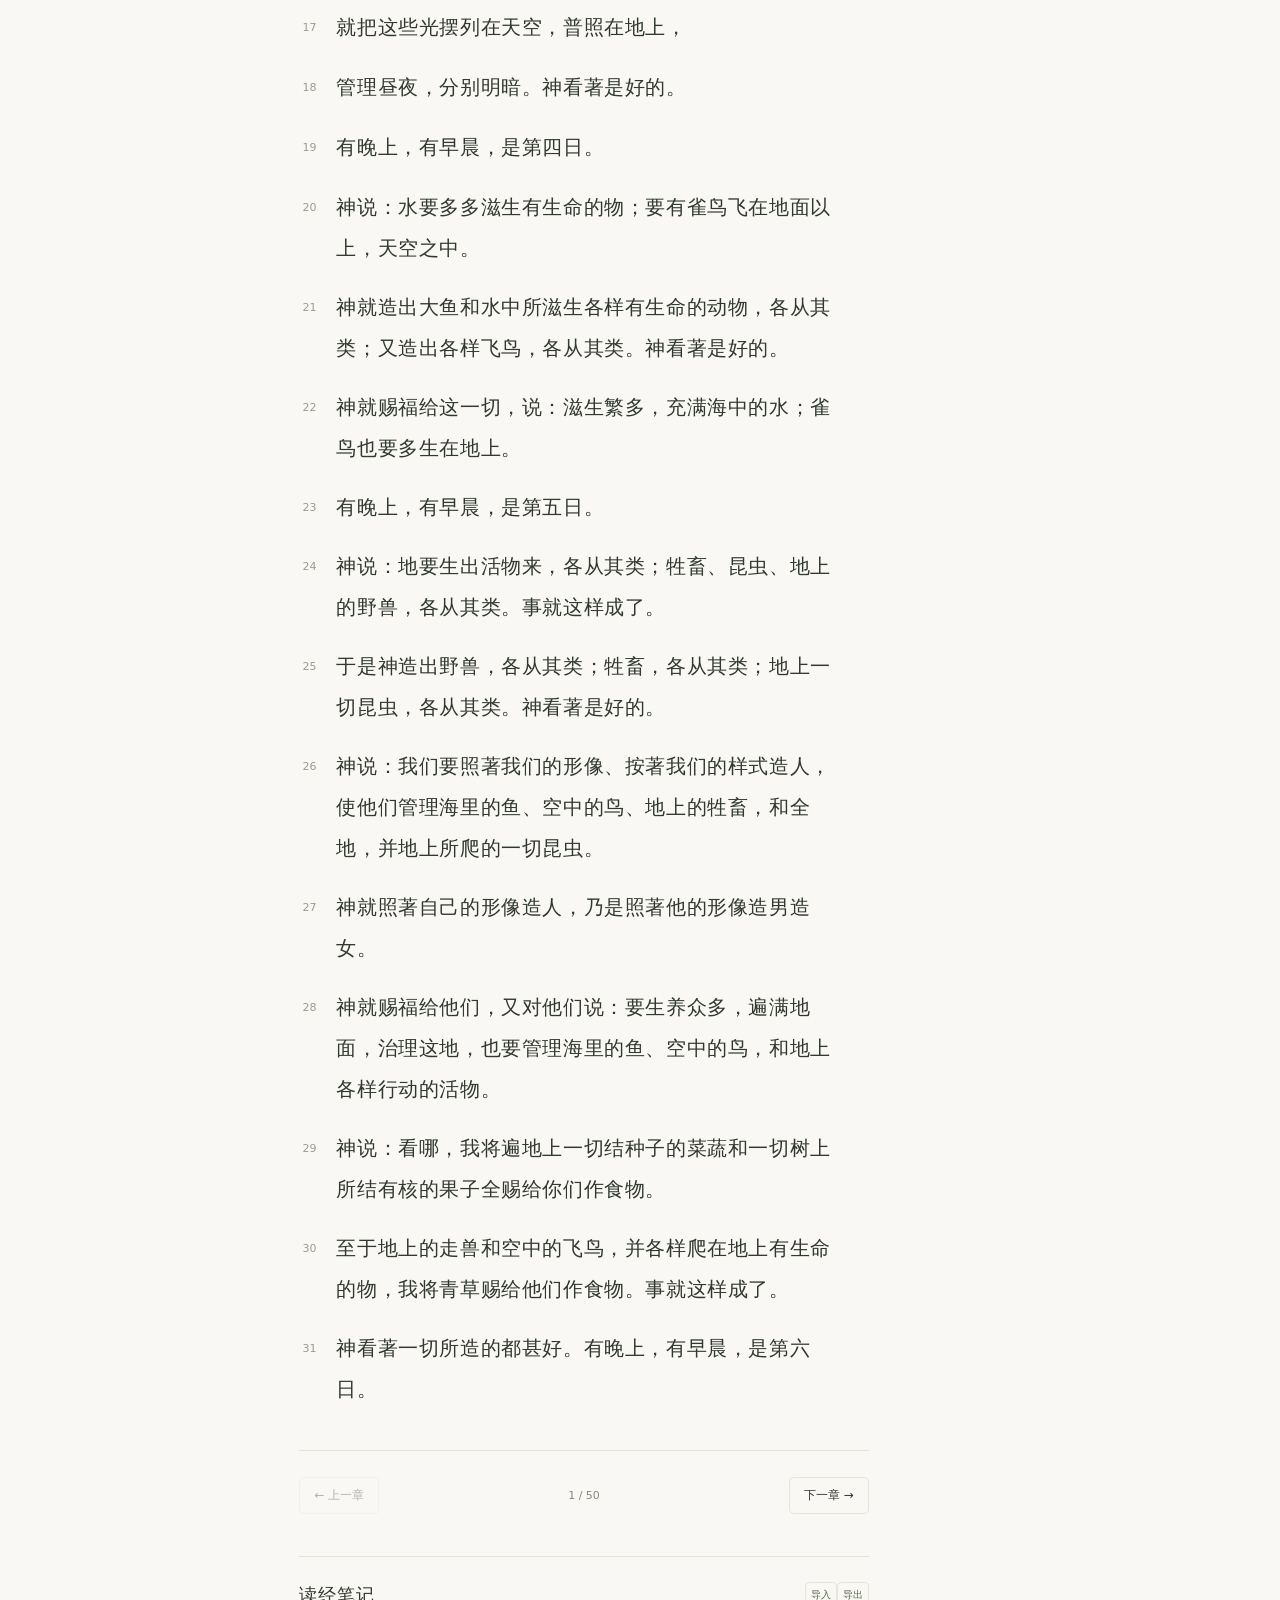
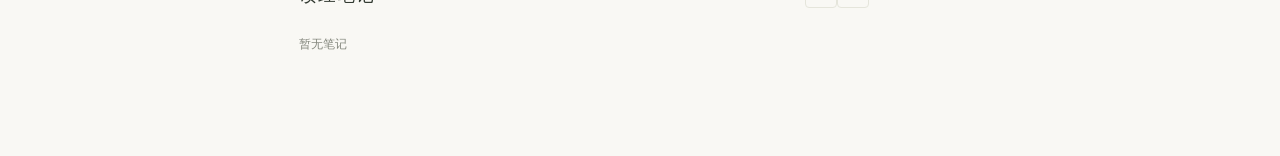
==== commit 581b62e3: "Make mobile assistant fullscreen and compact voice composer" ====
--- a/index.html
+++ b/index.html
@@ -2,6 +2,7 @@
 <html lang="zh-CN" data-api-mode="direct">
 <head>
   <meta http-equiv="Content-Security-Policy" content="default-src 'self'; script-src 'self'; style-src 'self' 'unsafe-inline'; worker-src 'self'; connect-src 'self' https://dashscope.aliyuncs.com https://dashscope-intl.aliyuncs.com https://dashscope-us.aliyuncs.com https://*.cn-beijing.maas.aliyuncs.com https://*.ap-southeast-1.maas.aliyuncs.com https://*.us-east-1.maas.aliyuncs.com; img-src 'self' data:; base-uri 'self'; object-src 'none'">
+  <meta name="jingdu-build" content="20261017-6">
   <meta charset="utf-8"><meta name="viewport" content="width=device-width, initial-scale=1">
   <meta name="description" content="一处安静的读经空间。本地圣经阅读、经文搜索与个人笔记。">
   <meta name="theme-color" content="#f9f8f4">
@@ -50,14 +51,13 @@
       <button id="assistant-backdrop" class="assistant-backdrop" aria-label="关闭助手" hidden></button>
       <aside class="study-panel" id="study-panel" aria-label="研读助手">
         <div class="panel-body" id="assistant-pane">
-          <div class="assistant-heading"><h2>研读助手</h2><div class="assistant-tools"><div class="chat-font-controls" role="group" aria-label="对话字号"><button id="chat-smaller" type="button" aria-label="缩小对话文字">字−</button><button id="chat-larger" type="button" aria-label="放大对话文字">字＋</button></div><button id="close-assistant" class="assistant-close" type="button">× 关闭助手</button></div><div class="assistant-options"><button id="new-chat" class="subtle-button">新对话</button><button id="model-settings" class="subtle-button" aria-label="模型设置" title="模型设置">设置</button></div></div>
+          <div class="assistant-heading"><h2>研读助手</h2><div class="assistant-tools"><div class="chat-font-controls" role="group" aria-label="对话字号"><button id="chat-smaller" type="button" aria-label="缩小对话文字">A−</button><button id="chat-larger" type="button" aria-label="放大对话文字">A+</button></div><button id="close-assistant" class="assistant-close" type="button">× 关闭助手</button></div><div class="assistant-options"><button id="new-chat" class="subtle-button">新对话</button><button id="model-settings" class="subtle-button" aria-label="模型设置" title="模型设置">设置</button></div></div>
           <p id="model-status" class="model-status" role="status" hidden></p>
           <div id="chat-log" class="chat-log" role="log" aria-live="polite" aria-label="助手对话"></div>
           <div class="chat-context" id="chat-context"><label><input type="checkbox" id="attach-context" aria-label="附带所选经文"><span id="assistant-reference"></span></label></div>
           <p id="chat-error" class="form-error" role="alert" hidden></p>
-          <form id="chat-form"><label class="sr-only" for="chat-input">你的问题</label><textarea id="chat-input" maxlength="4000" placeholder="输入你的问题…"></textarea><div class="chat-send-row"><label class="auto-speak-label"><input id="auto-speak" type="checkbox">朗读</label><button id="stop-speech" type="button" hidden>停止朗读</button><button id="cancel-chat" type="button" hidden>停止</button><button id="send-chat" class="primary-button">发送</button></div></form>
+          <form id="chat-form"><label class="sr-only" for="chat-input">你的问题</label><textarea id="chat-input" maxlength="4000" placeholder="输入你的问题…"></textarea><div class="chat-send-row"><label class="auto-speak-label"><input id="auto-speak" type="checkbox">朗读</label><button id="hold-to-talk" type="button" aria-label="按住说话，松开转文字，上滑取消">按住说话</button><button id="stop-speech" type="button" hidden>停止朗读</button><button id="cancel-chat" type="button" hidden>停止</button><button id="send-chat" class="primary-button">发送</button></div></form>
           <p id="speech-status" role="status"></p>
-          <button id="hold-to-talk" type="button" aria-label="按住说话，松开转文字，上滑取消">按住说话</button>
           <p id="voice-input-status" role="status" hidden></p>
         </div>
       </aside>
--- a/styles.css
+++ b/styles.css
@@ -34,7 +34,7 @@
 #chat-form{flex-shrink:0;border:1px solid var(--line);border-radius:12px;background:#fff;padding:10px}
 
 #chat-input{border:0;resize:vertical;background:transparent;margin:0;min-height:80px;max-height:180px;padding:5px;font-size:13px;line-height:1.8}
-.chat-send-row{padding-top:8px}.auto-speak-label{margin-right:auto;display:flex;align-items:center;gap:5px;font-size:11px;color:var(--muted)}
+.chat-send-row{padding-top:8px;flex-wrap:wrap}.auto-speak-label{margin-right:auto;display:flex;align-items:center;gap:5px;font-size:11px;color:var(--muted)}
 .auto-speak-label input{accent-color:var(--accent)}#speech-status{flex-shrink:0;font-size:10px;line-height:1.6}
 .reading-notes{border-top:1px solid var(--line);margin-top:16px;padding:25px 0 50px;scroll-margin-top:95px}
 .notes-heading,.saved-note-heading{display:flex;align-items:center;justify-content:space-between;gap:12px}
@@ -62,8 +62,8 @@
 .chat-font-controls{display:flex;gap:6px}
 .chat-font-controls button{min-width:48px;min-height:44px;border:1px solid var(--line);border-radius:9px;font-size:18px;background:var(--paper);color:var(--accent)}
 .assistant-heading .assistant-options{gap:12px;grid-column:2;grid-row:1}
-#chat-log .chat-text,#assistant-pane #chat-input{font-size:var(--chat-size,18px);line-height:1.8}
-#hold-to-talk{flex-shrink:0;width:100%;min-height:50px;border:1px solid var(--accent);border-radius:12px;background:var(--accent-soft);color:var(--accent);font-size:18px;font-weight:600;touch-action:none;user-select:none;-webkit-user-select:none;-webkit-touch-callout:none}
+#chat-log .chat-text{font-size:var(--chat-size,18px);line-height:1.8}
+#hold-to-talk{flex:1;min-width:104px;min-height:44px;padding:8px;border:1px solid var(--line);border-radius:8px;background:var(--accent-soft);color:var(--accent);font-size:14px;font-weight:600;touch-action:none;user-select:none;-webkit-user-select:none;-webkit-touch-callout:none}
 #hold-to-talk.recording{background:var(--accent);color:#fff}
 #hold-to-talk.cancel-recording{background:#984c3a;border-color:#984c3a;color:#fff}
 #voice-input-status{margin:0;font-size:14px;line-height:1.5;color:var(--accent);flex-shrink:0}
@@ -81,7 +81,7 @@
 @media(max-width:960px){
   body.panel-open{overflow:hidden;overscroll-behavior:none}
   .study-panel,.chat-log{touch-action:pan-y}
-  .panel-open .study-panel{height:calc(100dvh - 78px)}
+  .panel-open .study-panel{inset:0;width:100%;height:100dvh;z-index:30;border:0;box-shadow:none}
   .sidebar{transform:translateX(-100%);visibility:hidden;width:min(280px,calc(100vw - 64px));height:100dvh;padding:24px 20px 0;transition:transform .2s,visibility .2s;touch-action:pan-y}
   .menu-open .sidebar{transform:translateX(0);visibility:visible;box-shadow:10px 0 40px #0002}
   body.menu-open{position:fixed;width:100%;overflow:hidden;overscroll-behavior:none}
@@ -105,11 +105,11 @@
   #chat-input{resize:none}
   dialog{max-height:85dvh;overflow:auto}
   .side-footer{padding-bottom:max(16px,env(safe-area-inset-bottom))}
-  #assistant-pane{padding-bottom:max(18px,env(safe-area-inset-bottom))}
+  #assistant-pane{padding-top:max(18px,env(safe-area-inset-top));padding-bottom:max(18px,env(safe-area-inset-bottom));padding-left:max(16px,env(safe-area-inset-left));padding-right:max(16px,env(safe-area-inset-right))}
 }
 @media(max-width:640px){
   .assistant-backdrop{top:64px}
-  .panel-open .study-panel{height:calc(100dvh - 64px)}
+
   .reader{padding-inline:20px}
   .verse{width:calc(100% + 20px)}
   .reader-controls>div{gap:6px}
